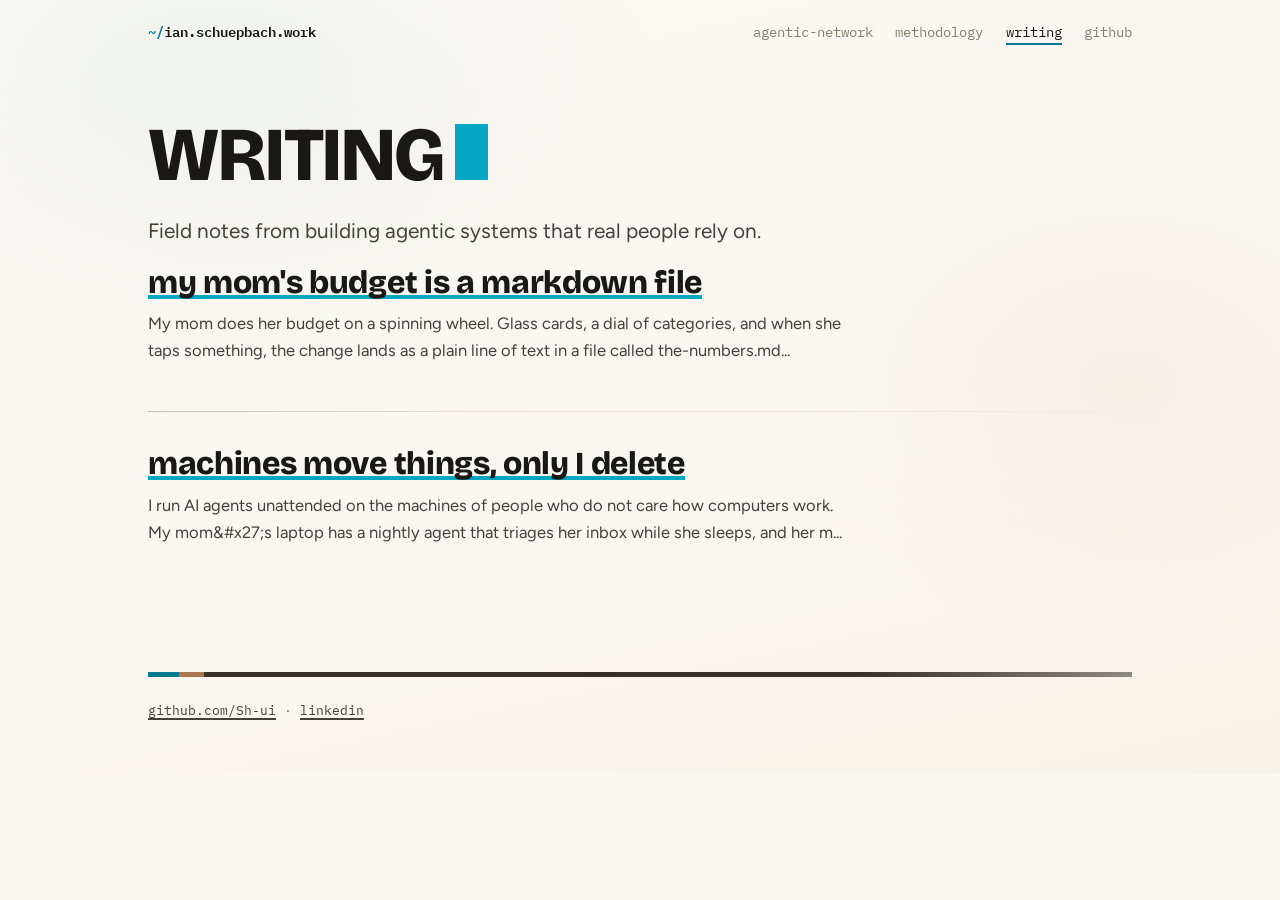
==== writing/index.html @ d8d5ef4c "the fusion cut: stamps, texture, writing, on-demand frontends Full redesign ship: warm terminal ledg" ====
<!doctype html>
<html lang="en">
<head>
  <meta charset="utf-8">
  <meta name="viewport" content="width=device-width, initial-scale=1">
  <title>Writing -- Ian Schuepbach</title>
  <meta name="theme-color" content="#faf7f2" media="(prefers-color-scheme: light)">
  <meta name="theme-color" content="#181410" media="(prefers-color-scheme: dark)">
  <link rel="icon" href="data:image/svg+xml,%3Csvg xmlns='http://www.w3.org/2000/svg' viewBox='0 0 16 16'%3E%3Crect width='16' height='16' fill='%2306798f'/%3E%3Ctext x='8' y='12' font-size='10' font-family='monospace' fill='white' text-anchor='middle'%3Ei%3C/text%3E%3C/svg%3E">
  <link rel="preconnect" href="https://fonts.googleapis.com">
  <link rel="preconnect" href="https://fonts.gstatic.com" crossorigin>
  <link href="https://fonts.googleapis.com/css2?family=Bricolage+Grotesque:opsz,wght@12..96,200..800&family=Figtree:ital,wght@0,300..900;1,300..900&family=IBM+Plex+Mono:wght@400;500;600;700&display=swap" rel="stylesheet">
  <link rel="stylesheet" href="../style.css">
</head>
<body>
<a class="skip" href="#main">skip to content</a>
<div class="wrap">
  <header class="topbar">
    <a class="home" href="../index.html">ian.schuepbach.work</a>
    <nav>
      <a href="../agentic-network.html">agentic-network</a>
      <a href="../methodology.html">methodology</a>
      <a href="../writing/index.html" aria-current="page">writing</a>
      <a href="https://github.com/Sh-ui">github</a>
    </nav>
  </header>
  <main id="main">
  <article>
    <header class="article-head">
      <h1>Writing<span class="caret" aria-hidden="true"></span></h1>
      <p class="lede">Field notes from building agentic systems that real people rely on.</p>
    </header>
    <div class="case">
      <h3><a href="markdown-in-ui-out.html">my mom&#x27;s budget is a markdown file</a></h3>
      <p>My mom does her budget on a spinning wheel. Glass cards, a dial of categories, and when she taps something, the change lands as a plain line of text in a file called the-numbers.md...</p>
    </div>
    <div class="case">
      <h3><a href="guardrails.html">machines move things, only I delete</a></h3>
      <p>I run AI agents unattended on the machines of people who do not care how computers work. My mom&amp;#x27;s laptop has a nightly agent that triages her inbox while she sleeps, and her m...</p>
    </div>
  </article>
  </main>
  <footer class="site-foot">
    <p class="foot"><a href="https://github.com/Sh-ui">github.com/Sh-ui</a> &middot; <a href="https://linkedin.com/in/ian-schuepbach">linkedin</a></p>
  </footer>
</div>
</body>
</html>
---- style.css ----
/* ==========================================================================
   ian.schuepbach.work -- WARM TERMINAL LEDGER, FUSION CUT
   plain html + css + ~40 lines of vanilla js. no framework, no build.
   you are reading the entire stack right now. that's the point.

   system: warm paper, enormous Bricolage Grotesque, thick two-tone rules,
   metrics as a checked monospace ledger. one calm teal leads; a teeny bit
   of coffee warms the ticks, numerals, and labels. sun-faded edges, a
   touch of liquid paper. grafted on: honest rubber stamps in the margins,
   a full-bleed band mid-scroll, and public work set as real cards.
   ========================================================================== */

/* ---------- tokens ---------- */

:root {
  /* warm ground */
  --paper:      #faf7f2;
  --ink:        #1a1816;
  --ink-soft:   #46403a;
  --ink-faint:  #877d70;
  --line:       #e6dfd3;
  --line-dots:  #c9beac;
  --rule:       #38312a;   /* bold rules: ink eased toward paper, still heavy */

  /* primary accent: the old hot cyan pulled ~15% toward ink -- calmer teal */
  --cyan:       #06798f;   /* large accents: metrics, rule caps, bars   */
  --cyan-text:  #0b6174;   /* body links: passes 4.5:1 on paper          */
  --cyan-hot:   #04a8c2;   /* pure punctuation: carets, selection tint   */
  --cyan-tint:  rgba(6, 121, 143, 0.06);

  /* secondary accent: a teeny bit of coffee */
  --coffee:      #ad774e;  /* ticks, alternate rules -- never long text  */
  --coffee-text: #8a5834;  /* alternate numerals, metric labels: 4.5:1+  */
  --coffee-tint: rgba(173, 119, 78, 0.07);

  /* two more desaturated voices, chips only -- never structure */
  --moss:       #5d6c39;   /* engine / library chips: dried-herb green   */
  --moss-tint:  rgba(109, 125, 71, 0.13);
  --plum:       #7d4a66;   /* CLI / tool chips: faded-ribbon plum        */
  --plum-tint:  rgba(151, 90, 124, 0.10);

  /* marker highlight for the one pulled quote */
  --marker:     rgba(4, 168, 194, 0.20);

  /* liquid paper: soft washes, pale pane edges, gentle shadows */
  --wash-teal:   rgba(6, 121, 143, 0.05);
  --wash-coffee: rgba(173, 119, 78, 0.06);
  --pane-edge:   rgba(255, 255, 255, 0.55);
  --shadow-soft: 0 1px 2px rgba(26, 24, 22, 0.05), 0 8px 22px rgba(26, 24, 22, 0.06);
  --shadow-lift: 0 2px 4px rgba(26, 24, 22, 0.05), 0 12px 28px rgba(26, 24, 22, 0.08);

  /* aged paper edges: 2-4% shifts, nothing louder */
  --age-hi:     #fdfaf5;
  --age-lo:     #f7f2e9;

  /* type */
  --display: "Bricolage Grotesque", "Figtree", -apple-system, "Segoe UI", Roboto, sans-serif;
  --sans:    "Figtree", -apple-system, BlinkMacSystemFont, "Segoe UI", Roboto, sans-serif;
  --mono:    "IBM Plex Mono", ui-monospace, "SF Mono", "Cascadia Mono", Menlo, Consolas, monospace;

  --wrap: 64rem;
  --measure: 44rem;
}

/* warm dark: embers, not slate -- same softening logic */
@media (prefers-color-scheme: dark) {
  :root {
    --paper:      #181410;
    --ink:        #ede6db;
    --ink-soft:   #c4b9ab;
    --ink-faint:  #8d8275;
    --line:       #322b24;
    --line-dots:  #4d443a;
    --rule:       #c2bcb2;

    --cyan:       #3bbace;
    --cyan-text:  #4bc4d7;
    --cyan-hot:   #66d2e2;
    --cyan-tint:  rgba(75, 196, 215, 0.08);

    --coffee:      #c99a74;
    --coffee-text: #c99a74;
    --coffee-tint: rgba(201, 154, 116, 0.08);

    --moss:       #b7c47e;
    --moss-tint:  rgba(183, 196, 126, 0.11);
    --plum:       #d19cba;
    --plum-tint:  rgba(209, 156, 186, 0.10);

    --marker:     rgba(102, 210, 226, 0.20);

    --wash-teal:   rgba(59, 186, 206, 0.05);
    --wash-coffee: rgba(201, 154, 116, 0.06);
    --pane-edge:   rgba(255, 255, 255, 0.04);
    --shadow-soft: 0 1px 2px rgba(0, 0, 0, 0.3), 0 8px 22px rgba(0, 0, 0, 0.25);
    --shadow-lift: 0 2px 4px rgba(0, 0, 0, 0.3), 0 12px 30px rgba(0, 0, 0, 0.32);

    --age-hi:     #1b1713;
    --age-lo:     #140f0b;
  }
}

/* ---------- ground ---------- */

* { box-sizing: border-box; }

html {
  scroll-behavior: smooth;
  -webkit-text-size-adjust: 100%;
}

body {
  margin: 0;
  background: var(--paper);
  /* aged paper (2-4% sun-fade, top-light to bottom-warm) + the liquid-paper
     washes, surface one of two: soft radials behind the hero */
  background-image:
    radial-gradient(42rem 26rem at 16% 4rem, var(--wash-teal), transparent 68%),
    radial-gradient(34rem 24rem at 88% 24rem, var(--wash-coffee), transparent 70%),
    linear-gradient(168deg, var(--age-hi) 0%, var(--paper) 30%, var(--paper) 62%, var(--age-lo) 100%);
  background-repeat: no-repeat, no-repeat, no-repeat;
  color: var(--ink);
  font-family: var(--sans);
  font-size: 1.0313rem;
  line-height: 1.62;
  -webkit-font-smoothing: antialiased;
  overflow-x: clip;
}

::selection {
  background: var(--cyan-hot);
  color: #10262b;
}

a {
  color: var(--cyan-text);
  text-decoration-thickness: 1.5px;
  text-underline-offset: 3px;
}
a:hover { text-decoration-thickness: 3px; }

:focus-visible {
  outline: 2px solid var(--cyan);
  outline-offset: 3px;
}

.wrap {
  max-width: var(--wrap);
  margin: 0 auto;
  padding: 0 1.25rem;
}

.skip {
  position: absolute;
  left: -100vw;
  font-family: var(--mono);
  font-size: 0.85rem;
}
.skip:focus {
  left: 1.25rem;
  top: 0.75rem;
  z-index: 10;
  background: var(--paper);
  padding: 0.4rem 0.7rem;
}

/* ---------- the caret: cyan block, always blinking ---------- */

.caret {
  display: inline-block;
  width: 0.44em;
  height: 0.74em;
  margin-left: 0.14em;
  background: var(--cyan-hot);
  animation: blink 1.1s steps(1, end) infinite;
}
@keyframes blink { 50% { opacity: 0; } }
@media (prefers-reduced-motion: reduce) {
  .caret { animation: none; }
}

/* ---------- topbar: mono prompt + nav ---------- */

.topbar {
  display: flex;
  flex-wrap: wrap;
  gap: 0.5rem 1.5rem;
  justify-content: space-between;
  align-items: baseline;
  padding: 1.25rem 0 0;
  font-family: var(--mono);
  font-size: 0.85rem;
}
.topbar a { text-decoration: none; }
.topbar .home {
  color: var(--ink);
  font-weight: 600;
}
.topbar .home::before {
  content: "~/";
  color: var(--cyan);
}
.topbar nav {
  display: flex;
  gap: 1.4rem;
}
.topbar nav a { color: var(--ink-faint); }
.topbar nav a:hover { color: var(--cyan-text); text-decoration: underline; }
.topbar nav a[aria-current="page"] {
  color: var(--ink);
  border-bottom: 2px solid var(--cyan);
}

/* ---------- hero: the fonts are huge on purpose ---------- */

.hero { padding: clamp(3rem, 8vw, 6.5rem) 0 clamp(2rem, 5vw, 3.5rem); }

.hero h1 {
  margin: 0;
  font-family: var(--display);
  font-weight: 800;
  font-size: clamp(2.9rem, 12.5vw, 8.25rem);
  line-height: 0.95;
  letter-spacing: -0.015em;
  text-transform: uppercase;
  text-wrap: balance;
}

.hero .tagline {
  margin: 1.5rem 0 0;
  max-width: 34em;
  font-size: clamp(1.2rem, 2.6vw, 1.6rem);
  font-weight: 600;
  letter-spacing: -0.015em;
  line-height: 1.35;
  color: var(--ink);
}

.hero .sub {
  margin: 0.75rem 0 0;
  max-width: 42em;
  font-size: clamp(1rem, 2vw, 1.15rem);
  color: var(--ink-soft);
}

.hero .meta {
  margin: 1.75rem 0 0;
  font-family: var(--mono);
  font-size: 0.85rem;
  font-weight: 500;
  letter-spacing: 0.02em;
  color: var(--ink-faint);
}
.hero .meta a { color: var(--ink-soft); }
.hero .meta a:hover { color: var(--cyan-text); }

/* credential seals: the site's chip language, wearing each badge's own hue.
   CSM rides Scrum Alliance's ember orange; the Yellow Belt is, well, yellow. */
.creds {
  display: flex;
  flex-wrap: wrap;
  gap: 0.6rem;
  margin: 1.1rem 0 0;
}
.cred {
  display: inline-flex;
  align-items: baseline;
  gap: 0.45rem;
  padding: 0.32rem 0.75rem 0.36rem;
  border: 1.5px solid var(--line);
  border-radius: 999px;
  background: linear-gradient(155deg, var(--age-hi), var(--paper) 62%);
  box-shadow: inset 0 1px 0 var(--pane-edge), var(--shadow-soft);
  font-size: 0.78rem;
  font-weight: 700;
  letter-spacing: 0.01em;
  color: var(--ink);
}
.cred small {
  font-family: var(--mono);
  font-size: 0.64rem;
  font-weight: 500;
  letter-spacing: 0.06em;
  text-transform: uppercase;
  color: var(--ink-faint);
}
.cred i {
  align-self: center;
  width: 0.62rem;
  height: 0.62rem;
  border-radius: 50%;
}
.cred-csm i { background: #e05a2b; box-shadow: 0 0 0 2.5px rgba(224, 90, 43, 0.22); }
.cred-lss i { background: #d9a800; box-shadow: 0 0 0 2.5px rgba(217, 168, 0, 0.25); }
.cred-csm { border-color: rgba(224, 90, 43, 0.35); }
.cred-lss { border-color: rgba(217, 168, 0, 0.4); }

/* ---------- sections: thick two-tone rule ABOVE a tiny 800 kicker ---------- */

.sec {
  position: relative;
  border-top: 5px solid var(--rule);
  /* aged rule: the right end fades like a sun-bleached edge */
  border-image: linear-gradient(90deg, var(--rule) 72%, color-mix(in srgb, var(--rule) 55%, var(--paper)) 100%) 1;
  margin: clamp(2.5rem, 6vw, 4.5rem) 0;
  padding-top: 1rem;
}
.sec::before {
  /* the cap on every rule: same ink, one warm inch */
  content: "";
  position: absolute;
  top: -5px;
  left: 0;
  width: 3.5rem;
  height: 5px;
  background: var(--cyan);
}
/* per-section personality, on rotation: teal cap, coffee cap, split cap */
main .sec:nth-of-type(3n + 2)::before { background: var(--coffee); }
main .sec:nth-of-type(3n)::before {
  background: linear-gradient(90deg, var(--cyan) 0 55%, var(--coffee) 55%);
}

.kicker {
  display: block;
  font-family: var(--sans);
  font-size: 0.72rem;
  font-weight: 800;
  text-transform: uppercase;
  letter-spacing: 0.17em;
  color: var(--ink);
}

@media (min-width: 60rem) {
  .sec {
    display: grid;
    grid-template-columns: 11rem minmax(0, 1fr);
    gap: 0 3.5rem;
  }
  .sec .kicker { padding-top: 0.35rem; }
}

.sec-body > :first-child { margin-top: 0.35rem; }
.sec-body p { color: var(--ink-soft); }
.sec-body p strong,
article p strong,
article li strong { color: var(--ink); font-weight: 700; }

/* ---------- case studies: numbered, flat, divided by hairlines ---------- */

.case {
  position: relative;
  padding: 1.85rem 0;
  border-top: 1px solid var(--line);
  /* aged hairline: darker at the spine, faded at the edge */
  border-image: linear-gradient(90deg, var(--line-dots), var(--line) 30%, color-mix(in srgb, var(--line) 40%, var(--paper)) 100%) 1;
}
.case:first-of-type { border-top: none; border-image: none; padding-top: 0.35rem; }

.case-ix {
  font-family: var(--mono);
  font-size: 0.8rem;
  font-weight: 600;
  color: var(--cyan);
  letter-spacing: 0.08em;
}
/* alternate numerals take the coffee */
.case:nth-of-type(even) .case-ix { color: var(--coffee-text); }

.case h3 {
  margin: 0.3rem 0 0.6rem;
  font-family: var(--display);
  font-weight: 800;
  font-size: clamp(1.45rem, 3vw, 2rem);
  letter-spacing: -0.01em;
  line-height: 1.12;
}
.case h3 a {
  color: inherit;
  text-decoration: none;
  background-image: linear-gradient(var(--cyan-hot), var(--cyan-hot));
  background-repeat: no-repeat;
  background-position: 0 92%;
  background-size: 100% 0.14em;
}
.case h3 a:hover { background-size: 100% 0.5em; }

.case > p { margin: 0.25rem 0 1.1rem; max-width: var(--measure); }

p.links {
  margin: 1rem 0 0;
  font-family: var(--mono);
  font-size: 0.88rem;
}
p.links a { margin-right: 1.5rem; }

/* ---------- stamps: inked in the margin, honest words only ----------
   the look is a rubber stamp; the words are status, not applause.
   teal = live / shipped, coffee = daily / production. */

.stamp {
  position: absolute;
  z-index: 1;
  margin: 0;
  padding: 0.38rem 0.65rem 0.42rem;
  border: 2.5px solid var(--cyan);
  border-radius: 3px;
  background: color-mix(in srgb, var(--paper) 80%, transparent);
  color: var(--cyan-text);
  font-size: 0.7rem;
  font-weight: 800;
  text-transform: uppercase;
  letter-spacing: 0.14em;
  line-height: 1.25;
  text-align: center;
  opacity: 0;
  transform: rotate(7deg) scale(1.12);
  pointer-events: none;
  transition: opacity 160ms ease, transform 160ms ease;
}
.stamp small {
  display: block;
  font-size: 0.56rem;
  font-weight: 700;
  letter-spacing: 0.12em;
  color: var(--ink-faint);
}
.stamp-coffee {
  border-color: var(--coffee);
  color: var(--coffee-text);
}

.case .stamp { top: 1.9rem; right: 0; }
.case:hover .stamp,
.case:focus-within .stamp {
  opacity: 1;
  transform: rotate(-5deg) scale(1);
}
/* every stamp lands at its own angle */
.case:nth-of-type(even):hover .stamp,
.case:nth-of-type(even):focus-within .stamp {
  transform: rotate(4deg) scale(1);
}

@media (hover: none) {
  .stamp { opacity: 1; transform: rotate(-4deg) scale(1); }
}
@media (max-width: 40rem) {
  .case .stamp {
    position: static;
    display: inline-block;
    margin: 0.15rem 0 0.4rem;
    opacity: 1;
    transform: rotate(-3deg);
  }
}

/* ---------- the stats ledger: label ... leader ... cyan value ---------- */

.stats {
  margin: 1.25rem 0 0;
  padding: 1rem 1.25rem;
  max-width: var(--measure);
  list-style: none;
  border: 1px solid var(--line);
  border-radius: 6px;
  /* liquid paper, surface two of two: pane light, a coffee wash, aged corner */
  background:
    radial-gradient(24rem 10rem at 8% 0%, var(--wash-coffee), transparent 70%),
    linear-gradient(150deg, var(--age-hi), var(--paper) 55%);
  box-shadow: inset 0 1px 0 var(--pane-edge), var(--shadow-soft);
  transition: transform 160ms ease, box-shadow 160ms ease;
  font-family: var(--mono);
}
.stats:hover {
  transform: translateY(-2px);
  box-shadow: inset 0 1px 0 var(--pane-edge), var(--shadow-lift);
}
@media (prefers-reduced-motion: reduce) {
  .stats { transition: none; }
  .stats:hover { transform: none; }
  .stamp, .cards .card, .cards .go { transition: none; }
  .cards .card:hover, .cards .card.sel { transform: none; }
}

.stats li {
  position: relative;
  display: flex;
  align-items: baseline;
  gap: 0.6rem;
  padding: 0.32rem 0 0.32rem 1.55rem;
}

/* acceptance-criteria energy -- only where a line IS a criterion.
   the check IS Tabler Icons' square-check (MIT), inlined as a mask:
   professionally drawn box + check in one glyph, crisp at any size. */
.stats li::before {
  content: "";
  position: absolute;
  left: 0;
  top: 0.34rem;
  width: 1rem;
  height: 1rem;
  background: var(--cyan);
  -webkit-mask: url("data:image/svg+xml,%3Csvg xmlns='http://www.w3.org/2000/svg' viewBox='0 0 24 24' fill='none' stroke='black' stroke-width='2' stroke-linecap='round' stroke-linejoin='round'%3E%3Cpath d='M3 3m0 2a2 2 0 0 1 2 -2h14a2 2 0 0 1 2 2v14a2 2 0 0 1 -2 2h-14a2 2 0 0 1 -2 -2z'/%3E%3Cpath d='M9 12l2 2l4 -4'/%3E%3C/svg%3E") no-repeat center / contain;
  mask: url("data:image/svg+xml,%3Csvg xmlns='http://www.w3.org/2000/svg' viewBox='0 0 24 24' fill='none' stroke='black' stroke-width='2' stroke-linecap='round' stroke-linejoin='round'%3E%3Cpath d='M3 3m0 2a2 2 0 0 1 2 -2h14a2 2 0 0 1 2 2v14a2 2 0 0 1 -2 2h-14a2 2 0 0 1 -2 -2z'/%3E%3Cpath d='M9 12l2 2l4 -4'/%3E%3C/svg%3E") no-repeat center / contain;
}
.stats li::after { content: none; }
.stats-plain li { padding-left: 0; }
.stats-plain li::before,
.stats-plain li::after { content: none; }

.stats .k {
  font-size: 0.82rem;
  font-weight: 500;
  color: var(--coffee-text); /* metric labels: warm ledger ink */
}

.stats .leader {
  flex: 1;
  min-width: 1.5rem;
  align-self: flex-end;
  margin-bottom: 0.42em;
  border-bottom: 2px dotted var(--line-dots);
}

.stats .v {
  font-size: 0.95rem;
  font-weight: 700;
  color: var(--cyan);
  text-align: right;
  white-space: nowrap;
  font-variant-numeric: tabular-nums;
}

/* ---------- the band: one full-bleed breath between the ledgers ---------- */

.band {
  position: relative;
  margin: clamp(3rem, 7vw, 5rem) 0;
  padding: clamp(2.25rem, 5.5vw, 3.75rem) 0;
}
.band::before {
  /* the wash runs edge to edge; the text column holds its grid */
  content: "";
  position: absolute;
  inset: 0 auto 0 50%;
  width: 100vw;
  transform: translateX(-50%);
  background:
    radial-gradient(40rem 16rem at 82% 100%, var(--wash-coffee), transparent 70%),
    linear-gradient(150deg, var(--wash-teal), var(--cyan-tint) 55%, transparent);
  border-top: 1px solid var(--line);
  border-bottom: 1px solid var(--line);
  pointer-events: none;
}
.band::after {
  /* the coffee cap: the band keeps its place in the page's rotation */
  content: "";
  position: absolute;
  top: 0;
  left: 0;
  width: 3.5rem;
  height: 5px;
  background: var(--coffee);
}
.band .kicker,
.band-quote,
.band .links { position: relative; }

.band-quote {
  margin: 1.1rem 0 0;
  max-width: 27em;
  font-family: var(--display);
  font-weight: 700;
  font-size: clamp(1.35rem, 3.2vw, 2.15rem);
  line-height: 1.32;
  letter-spacing: -0.01em;
  color: var(--ink);
}
.mk {
  font-style: normal;
  box-shadow: inset 0 -0.48em var(--marker);
}
.band .links { margin-top: 1.5rem; }
.band-sub {
  position: relative;
  margin: 1rem 0 0;
  max-width: 32em;
  color: var(--ink-soft);
}
.band-grid { position: relative; }
@media (min-width: 60rem) {
  .band-grid {
    display: grid;
    grid-template-columns: minmax(0, 1fr) 15rem;
    gap: 2.5rem;
    align-items: center;
  }
}

/* ---------- md2ui: markdown in, UI out -- the loose demo ---------- */

.md2ui {
  display: flex;
  align-items: center;
  gap: 0.9rem;
  margin-top: 1.75rem;
  font-family: var(--mono);
}
@media (min-width: 60rem) { .md2ui { margin-top: 0; } }

.md2ui .md {
  display: grid;
  gap: 0.42rem;
  width: 5.4rem;
}
.md2ui .md span {
  height: 0.32rem;
  border-radius: 2px;
  background: var(--line-dots);
  animation: mdpulse 3.6s ease-in-out infinite;
}
.md2ui .md span.s { width: 68%; }
.md2ui .md span:nth-child(2) { animation-delay: 0.3s; }
.md2ui .md span:nth-child(3) { animation-delay: 0.6s; }
.md2ui .md span:nth-child(4) { animation-delay: 0.9s; }
.md2ui .md span:nth-child(5) { animation-delay: 1.2s; }
.md2ui .md span:nth-child(6) { animation-delay: 1.5s; }
@keyframes mdpulse {
  0%, 100% { background: var(--line-dots); }
  18% { background: var(--cyan); }
  36% { background: var(--line-dots); }
}

.md2ui-arrow {
  font-weight: 700;
  color: var(--ink-faint);
}

.md2ui .bento {
  display: grid;
  grid-template-columns: 1.6fr 1fr;
  grid-template-rows: 1fr 1.4fr;
  gap: 0.42rem;
  width: 6.6rem;
  height: 4.6rem;
}
.md2ui .bento i {
  border: 1.5px solid var(--line-dots);
  border-radius: 4px;
  background: var(--paper);
  animation: bentoglow 3.6s ease-in-out infinite;
}
.md2ui .bento .b1 { animation-delay: 0.9s; }
.md2ui .bento .b2 { grid-row: span 2; animation-delay: 1.4s; }
.md2ui .bento .b3 { animation-delay: 1.9s; }
@keyframes bentoglow {
  0%, 100% { border-color: var(--line-dots); background: var(--paper); }
  22% { border-color: var(--cyan); background: var(--cyan-tint); }
  44% { border-color: var(--line-dots); background: var(--paper); }
}
@media (prefers-reduced-motion: reduce) {
  .md2ui .md span, .md2ui .bento i { animation: none; }
  .md2ui .bento i { border-color: var(--cyan); background: var(--cyan-tint); }
}

/* ---------- scroll reveal: sections arrive, checks draw in ---------- */

.js .sec, .js .band { opacity: 0; transform: translateY(0.8rem);
  transition: opacity 500ms ease, transform 500ms ease; }
.js .sec.in-view, .js .band.in-view { opacity: 1; transform: none; }
.js .stats li::before { transform: scale(0); transform-origin: center;
  transition: transform 260ms ease; }
.js .in-view .stats li::before { transform: scale(1); }
.js .in-view .stats li:nth-child(2)::before { transition-delay: 140ms; }
.js .in-view .stats li:nth-child(3)::before { transition-delay: 280ms; }
@media (prefers-reduced-motion: reduce) {
  .js .sec, .js .band { opacity: 1; transform: none; transition: none; }
  .js .stats li::before { transform: scale(1); transition: none; }
}

/* ---------- public work: cards you can feel are links ---------- */

.cards {
  margin: 0.9rem 0 0;
  padding: 0;
  list-style: none;
  display: grid;
  grid-template-columns: repeat(auto-fill, minmax(13.5rem, 1fr));
  gap: 0.95rem;
}

.cards .card {
  position: relative;
  display: flex;
  flex-direction: column;
  gap: 0.28rem;
  height: 100%;
  padding: 0.95rem 1.05rem 0.85rem;
  border: 1px solid var(--line);
  border-radius: 6px;
  background: linear-gradient(155deg, var(--age-hi), var(--paper) 62%);
  box-shadow: inset 0 1px 0 var(--pane-edge), var(--shadow-soft);
  color: inherit;
  text-decoration: none;
  transition: transform 140ms ease, box-shadow 140ms ease,
              border-color 140ms ease;
}
.cards .card:hover,
.cards .card.sel,
.cards .card:focus-visible {
  transform: translateY(-3px);
  border-color: var(--cyan);
  box-shadow: inset 0 1px 0 var(--pane-edge), var(--shadow-lift);
}

.card-top {
  display: flex;
  align-items: center;
  gap: 0.6rem;
  margin-bottom: 0.35rem;
}
.cards .ix {
  font-family: var(--mono);
  font-size: 0.72rem;
  font-weight: 600;
  letter-spacing: 0.08em;
  color: var(--ink-faint);
}

/* the type-chips: four quiet hues, one per kind of thing */
.chip {
  margin-left: auto;
  padding: 0.14rem 0.5rem 0.16rem;
  border-radius: 999px;
  font-size: 0.62rem;
  font-weight: 800;
  text-transform: uppercase;
  letter-spacing: 0.12em;
}
.chip-plugin,
.chip-agents { color: var(--cyan-text);   background: var(--cyan-tint); }
.chip-tui    { color: var(--coffee-text); background: var(--coffee-tint); }
.chip-engine,
.chip-lib    { color: var(--moss);        background: var(--moss-tint); }
.chip-cli    { color: var(--plum);        background: var(--plum-tint); }

.cards .name {
  font-family: var(--display);
  font-weight: 800;
  font-size: 1.14rem;
  letter-spacing: -0.01em;
  line-height: 1.15;
  color: var(--ink);
}
.cards .card:hover .name,
.cards .card.sel .name { color: var(--cyan-text); }

.cards .desc {
  max-width: 15em;
  font-size: 0.85rem;
  line-height: 1.45;
  color: var(--ink-soft);
}

.cards .go {
  margin-top: auto;
  padding-top: 0.55rem;
  align-self: flex-end;
  font-family: var(--mono);
  font-weight: 700;
  color: var(--ink-faint);
  transition: transform 140ms ease, color 140ms ease;
}
.cards .card:hover .go,
.cards .card.sel .go { color: var(--cyan); transform: translateX(0.3rem); }

/* card stamps: exactly two survive -- first card and last, a wink each */
.cards .stamp {
  top: auto;
  bottom: 2.4rem;
  right: 0.7rem;
  padding: 0.3rem 0.5rem 0.34rem;
  font-size: 0.6rem;
  transform: rotate(8deg) scale(1.15);
}
.cards .card:hover .stamp,
.cards .card.sel .stamp,
.cards .card:focus-visible .stamp {
  opacity: 1;
  transform: rotate(-6deg) scale(1);
}
@media (hover: none) {
  .cards .stamp { opacity: 1; transform: rotate(-5deg) scale(1); }
}

/* card freshness: a few cards carry a real screenshot, and each card's
   ground takes a whisper of its chip's hue -- same system, varied voice */
.card-shot { padding-top: 0.75rem; }
.shot {
  width: calc(100% + 0.6rem);
  margin: 0 -0.3rem 0.45rem;
  border-radius: 5px;
  border: 1px solid var(--line);
  display: block;
  height: auto;
}
.cards .card:has(.chip-plugin), .cards .card:has(.chip-agents) {
  background: linear-gradient(155deg, var(--age-hi), var(--paper) 55%),
              linear-gradient(0deg, var(--cyan-tint), var(--cyan-tint));
  background-blend-mode: normal, multiply;
}
.cards .card:has(.chip-tui) {
  background: linear-gradient(155deg, var(--age-hi), var(--paper) 55%),
              linear-gradient(0deg, var(--coffee-tint), var(--coffee-tint));
  background-blend-mode: normal, multiply;
}
.cards .card:has(.chip-engine), .cards .card:has(.chip-lib) {
  background: linear-gradient(155deg, var(--age-hi), var(--paper) 55%),
              linear-gradient(0deg, var(--moss-tint), var(--moss-tint));
  background-blend-mode: normal, multiply;
}
.cards .card:has(.chip-cli) {
  background: linear-gradient(155deg, var(--age-hi), var(--paper) 55%),
              linear-gradient(0deg, var(--plum-tint), var(--plum-tint));
  background-blend-mode: normal, multiply;
}

/* food-of-the-week case wears a splash of its own product's golden theme */
.case-fotw .stats {
  background:
    radial-gradient(26rem 11rem at 10% 0%, rgba(243, 202, 64, 0.14), transparent 70%),
    linear-gradient(150deg, var(--age-hi), var(--paper) 55%);
}
.case-fotw .stats li::before { background: #b8952a; }

.ledger-hint {
  margin: 0.7rem 0 0;
  font-family: var(--mono);
  font-size: 0.78rem;
  color: var(--ink-faint);
}
.ledger-hint kbd {
  font-family: inherit;
  font-weight: 600;
  color: var(--cyan-text);
}
@media (hover: none) and (pointer: coarse) {
  .ledger-hint { display: none; } /* no keyboard, no hint */
}

/* ---------- the through-line ---------- */

.bigline {
  margin: 0.5rem 0 0;
  font-family: var(--display);
  font-weight: 800;
  font-size: clamp(1.9rem, 5.2vw, 3.6rem);
  letter-spacing: -0.015em;
  line-height: 1.02;
}
.bigline .enddot {
  display: inline-block;
  width: 0.24em;
  height: 0.24em;
  margin-left: 0.14em;
  border-radius: 50%;
  background: var(--cyan-hot);
}

/* ---------- article texture kit: break the walls of text ----------
   squiggles, marker highlights, colored underlines, tiny block ornaments,
   and huge faint concept icons floating behind the margins. */

.sq-t { text-decoration: underline wavy var(--cyan); text-decoration-thickness: 2px; text-underline-offset: 4px; }
.sq-c { text-decoration: underline wavy var(--coffee); text-decoration-thickness: 2px; text-underline-offset: 4px; }
.hl-t { box-shadow: inset 0 -0.45em var(--marker); }
.hl-c { box-shadow: inset 0 -0.45em rgba(173, 119, 78, 0.22); }
.uc-t { border-bottom: 3px solid var(--cyan); }
.uc-c { border-bottom: 3px solid var(--coffee); }

.orn {
  display: flex;
  gap: 0.45rem;
  margin: 2.2rem 0 0.4rem;
}
.orn i { width: 0.7rem; height: 0.7rem; border-radius: 2px; }
.orn i:nth-child(1) { background: var(--cyan); }
.orn i:nth-child(2) { background: var(--coffee); width: 1.4rem; }
.orn i:nth-child(3) { border: 2px solid var(--line-dots); }

article { position: relative; }
.bgicon {
  position: absolute;
  width: 13rem;
  height: 13rem;
  opacity: 0.05;
  pointer-events: none;
  background: var(--ink);
  z-index: -1;
}
.bgicon-t { background: var(--cyan); }
.bgicon-file { -webkit-mask: url("data:image/svg+xml,%3Csvg xmlns='http://www.w3.org/2000/svg' viewBox='0 0 24 24' fill='none' stroke='black' stroke-width='1.4' stroke-linecap='round' stroke-linejoin='round'%3E%3Cpath d='M14 3v4a1 1 0 0 0 1 1h4'/%3E%3Cpath d='M17 21h-10a2 2 0 0 1 -2 -2v-14a2 2 0 0 1 2 -2h7l5 5v11a2 2 0 0 1 -2 2z'/%3E%3Cpath d='M9 9h1'/%3E%3Cpath d='M9 13h6'/%3E%3Cpath d='M9 17h6'/%3E%3C/svg%3E") no-repeat center / contain; mask: url("data:image/svg+xml,%3Csvg xmlns='http://www.w3.org/2000/svg' viewBox='0 0 24 24' fill='none' stroke='black' stroke-width='1.4' stroke-linecap='round' stroke-linejoin='round'%3E%3Cpath d='M14 3v4a1 1 0 0 0 1 1h4'/%3E%3Cpath d='M17 21h-10a2 2 0 0 1 -2 -2v-14a2 2 0 0 1 2 -2h7l5 5v11a2 2 0 0 1 -2 2z'/%3E%3Cpath d='M9 9h1'/%3E%3Cpath d='M9 13h6'/%3E%3Cpath d='M9 17h6'/%3E%3C/svg%3E") no-repeat center / contain; }
.bgicon-grid { -webkit-mask: url("data:image/svg+xml,%3Csvg xmlns='http://www.w3.org/2000/svg' viewBox='0 0 24 24' fill='none' stroke='black' stroke-width='1.4' stroke-linecap='round' stroke-linejoin='round'%3E%3Cpath d='M4 4m0 1a1 1 0 0 1 1 -1h4a1 1 0 0 1 1 1v4a1 1 0 0 1 -1 1h-4a1 1 0 0 1 -1 -1z'/%3E%3Cpath d='M4 14m0 1a1 1 0 0 1 1 -1h4a1 1 0 0 1 1 1v4a1 1 0 0 1 -1 1h-4a1 1 0 0 1 -1 -1z'/%3E%3Cpath d='M14 4m0 1a1 1 0 0 1 1 -1h4a1 1 0 0 1 1 1v4a1 1 0 0 1 -1 1h-4a1 1 0 0 1 -1 -1z'/%3E%3Cpath d='M14 14m0 1a1 1 0 0 1 1 -1h4a1 1 0 0 1 1 1v4a1 1 0 0 1 -1 1h-4a1 1 0 0 1 -1 -1z'/%3E%3C/svg%3E") no-repeat center / contain; mask: url("data:image/svg+xml,%3Csvg xmlns='http://www.w3.org/2000/svg' viewBox='0 0 24 24' fill='none' stroke='black' stroke-width='1.4' stroke-linecap='round' stroke-linejoin='round'%3E%3Cpath d='M4 4m0 1a1 1 0 0 1 1 -1h4a1 1 0 0 1 1 1v4a1 1 0 0 1 -1 1h-4a1 1 0 0 1 -1 -1z'/%3E%3Cpath d='M4 14m0 1a1 1 0 0 1 1 -1h4a1 1 0 0 1 1 1v4a1 1 0 0 1 -1 1h-4a1 1 0 0 1 -1 -1z'/%3E%3Cpath d='M14 4m0 1a1 1 0 0 1 1 -1h4a1 1 0 0 1 1 1v4a1 1 0 0 1 -1 1h-4a1 1 0 0 1 -1 -1z'/%3E%3Cpath d='M14 14m0 1a1 1 0 0 1 1 -1h4a1 1 0 0 1 1 1v4a1 1 0 0 1 -1 1h-4a1 1 0 0 1 -1 -1z'/%3E%3C/svg%3E") no-repeat center / contain; }
.bgicon-shield { -webkit-mask: url("data:image/svg+xml,%3Csvg xmlns='http://www.w3.org/2000/svg' viewBox='0 0 24 24' fill='none' stroke='black' stroke-width='1.4' stroke-linecap='round' stroke-linejoin='round'%3E%3Cpath d='M12 3a12 12 0 0 0 8.5 3a12 12 0 0 1 -8.5 15a12 12 0 0 1 -8.5 -15a12 12 0 0 0 8.5 -3'/%3E%3C/svg%3E") no-repeat center / contain; mask: url("data:image/svg+xml,%3Csvg xmlns='http://www.w3.org/2000/svg' viewBox='0 0 24 24' fill='none' stroke='black' stroke-width='1.4' stroke-linecap='round' stroke-linejoin='round'%3E%3Cpath d='M12 3a12 12 0 0 0 8.5 3a12 12 0 0 1 -8.5 15a12 12 0 0 1 -8.5 -15a12 12 0 0 0 8.5 -3'/%3E%3C/svg%3E") no-repeat center / contain; }
.bgicon-trash { -webkit-mask: url("data:image/svg+xml,%3Csvg xmlns='http://www.w3.org/2000/svg' viewBox='0 0 24 24' fill='none' stroke='black' stroke-width='1.4' stroke-linecap='round' stroke-linejoin='round'%3E%3Cpath d='M4 7l16 0'/%3E%3Cpath d='M10 11l0 6'/%3E%3Cpath d='M14 11l0 6'/%3E%3Cpath d='M5 7l1 12a2 2 0 0 0 2 2h8a2 2 0 0 0 2 -2l1 -12'/%3E%3Cpath d='M9 7v-3a1 1 0 0 1 1 -1h4a1 1 0 0 1 1 1v3'/%3E%3C/svg%3E") no-repeat center / contain; mask: url("data:image/svg+xml,%3Csvg xmlns='http://www.w3.org/2000/svg' viewBox='0 0 24 24' fill='none' stroke='black' stroke-width='1.4' stroke-linecap='round' stroke-linejoin='round'%3E%3Cpath d='M4 7l16 0'/%3E%3Cpath d='M10 11l0 6'/%3E%3Cpath d='M14 11l0 6'/%3E%3Cpath d='M5 7l1 12a2 2 0 0 0 2 2h8a2 2 0 0 0 2 -2l1 -12'/%3E%3Cpath d='M9 7v-3a1 1 0 0 1 1 -1h4a1 1 0 0 1 1 1v3'/%3E%3C/svg%3E") no-repeat center / contain; }
.bigline-lead {
  margin: 0.5rem 0 1.4rem;
  max-width: var(--measure);
  font-size: clamp(1.02rem, 2vw, 1.18rem);
  line-height: 1.6;
  color: var(--ink-soft);
}

/* ---------- article pages ---------- */

article { margin: 0 0 3rem; }

.article-head { padding: clamp(2.25rem, 6vw, 4.5rem) 0 0.5rem; }

.article-head h1 {
  margin: 0;
  font-family: var(--display);
  font-weight: 800;
  font-size: clamp(2.1rem, 6.8vw, 4.75rem);
  line-height: 1.0;
  letter-spacing: -0.015em;
  text-transform: uppercase;
  text-wrap: balance;
  max-width: 16em;
}

.article-head .lede {
  margin: 1.4rem 0 0;
  max-width: var(--measure);
  font-size: clamp(1.1rem, 2.2vw, 1.3rem);
  line-height: 1.5;
  color: var(--ink-soft);
}

article .sec-body { max-width: var(--measure); }

article h2 {
  position: relative;
  margin: clamp(2.25rem, 5vw, 3.25rem) 0 0.85rem;
  padding-top: 0.85rem;
  border-top: 3px solid var(--rule);
  border-image: linear-gradient(90deg, var(--rule) 72%, color-mix(in srgb, var(--rule) 55%, var(--paper)) 100%) 1;
  font-family: var(--display);
  font-weight: 800;
  font-size: 1.1rem;
  letter-spacing: 0.05em;
  text-transform: uppercase;
  max-width: var(--measure);
}
article h2::before {
  content: "";
  position: absolute;
  top: -3px;
  left: 0;
  width: 2.25rem;
  height: 3px;
  background: var(--cyan);
}
article h2 .h2-ix {
  font-family: var(--mono);
  font-size: 0.8rem;
  font-weight: 600;
  color: var(--cyan);
  margin-right: 0.6rem;
  letter-spacing: 0.08em;
}
/* same rotation logic in articles: even heads take the coffee */
article h2:nth-of-type(even)::before { background: var(--coffee); }
article h2:nth-of-type(even) .h2-ix { color: var(--coffee-text); }

article p, article ul { max-width: var(--measure); color: var(--ink-soft); }
article ul { padding-left: 1.2rem; }
article li { margin: 0.5rem 0; }
article li::marker { color: var(--cyan); }

article em { color: var(--ink-soft); }

code {
  font-family: var(--mono);
  font-size: 0.88em;
  background: var(--cyan-tint);
  padding: 0.1em 0.35em;
}

blockquote {
  margin: 1.5rem 0;
  padding: 0.25rem 0 0.25rem 1.25rem;
  border-left: 4px solid var(--coffee); /* a warm rule here and there */
  color: var(--ink-soft);
  font-style: italic;
}

/* ---------- tables render as ledgers too ---------- */

.table-scroll { overflow-x: auto; max-width: var(--measure); }

table {
  width: 100%;
  min-width: 34rem;
  border-collapse: collapse;
  font-family: var(--mono);
  font-size: 0.85rem;
  margin: 1.1rem 0;
}
th, td {
  text-align: left;
  padding: 0.55rem 1rem 0.55rem 0;
  border-bottom: 1px solid var(--line);
  vertical-align: top;
}
th {
  font-family: var(--sans);
  font-size: 0.7rem;
  font-weight: 800;
  text-transform: uppercase;
  letter-spacing: 0.15em;
  color: var(--ink-faint);
  border-bottom: 3px solid var(--rule);
}
td:first-child { font-weight: 600; color: var(--ink); }

/* ---------- footer: one quiet line ---------- */

.site-foot {
  border-top: 5px solid var(--rule);
  border-image: linear-gradient(90deg, var(--rule) 72%, color-mix(in srgb, var(--rule) 55%, var(--paper)) 100%) 1;
  position: relative;
  margin-top: clamp(3rem, 7vw, 5rem);
  padding: 1.4rem 0 3.25rem;
}
.site-foot::before {
  /* the split cap closes the rotation */
  content: "";
  position: absolute;
  top: -5px;
  left: 0;
  width: 3.5rem;
  height: 5px;
  background: linear-gradient(90deg, var(--cyan) 0 55%, var(--coffee) 55%);
}

.foot {
  margin: 0;
  font-family: var(--mono);
  font-size: 0.82rem;
  color: var(--ink-faint);
  overflow-wrap: anywhere;
}
.foot a { color: var(--ink-soft); }
.foot a:hover { color: var(--cyan-text); }

/* ---------- small screens ---------- */

@media (max-width: 34rem) {
  .stats { padding: 0.85rem 1rem; }
  .stats .k { font-size: 0.78rem; }
  .stats .v { font-size: 0.88rem; white-space: normal; }
  .topbar nav { gap: 1rem; }
}
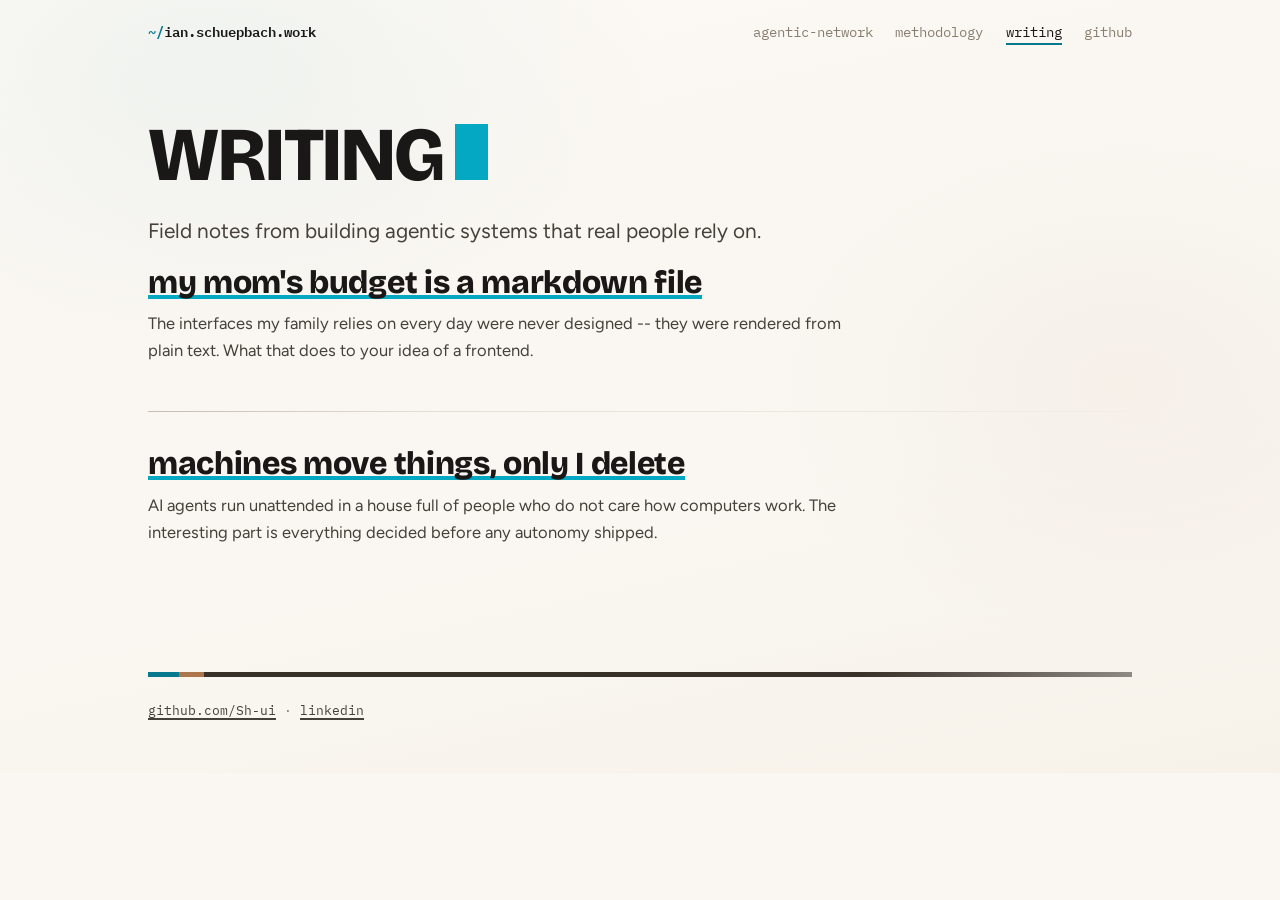
==== commit 1c227cd2: "writing index: hand-written teasers, entity fix Co-Authored-By: Claude Fable 5 <noreply@anthropic.co" ====
--- a/writing/index.html
+++ b/writing/index.html
@@ -32,11 +32,11 @@
     </header>
     <div class="case">
       <h3><a href="markdown-in-ui-out.html">my mom&#x27;s budget is a markdown file</a></h3>
-      <p>My mom does her budget on a spinning wheel. Glass cards, a dial of categories, and when she taps something, the change lands as a plain line of text in a file called the-numbers.md...</p>
+      <p>The interfaces my family relies on every day were never designed -- they were rendered from plain text. What that does to your idea of a frontend.</p>
     </div>
     <div class="case">
       <h3><a href="guardrails.html">machines move things, only I delete</a></h3>
-      <p>I run AI agents unattended on the machines of people who do not care how computers work. My mom&amp;#x27;s laptop has a nightly agent that triages her inbox while she sleeps, and her m...</p>
+      <p>AI agents run unattended in a house full of people who do not care how computers work. The interesting part is everything decided before any autonomy shipped.</p>
     </div>
   </article>
   </main>
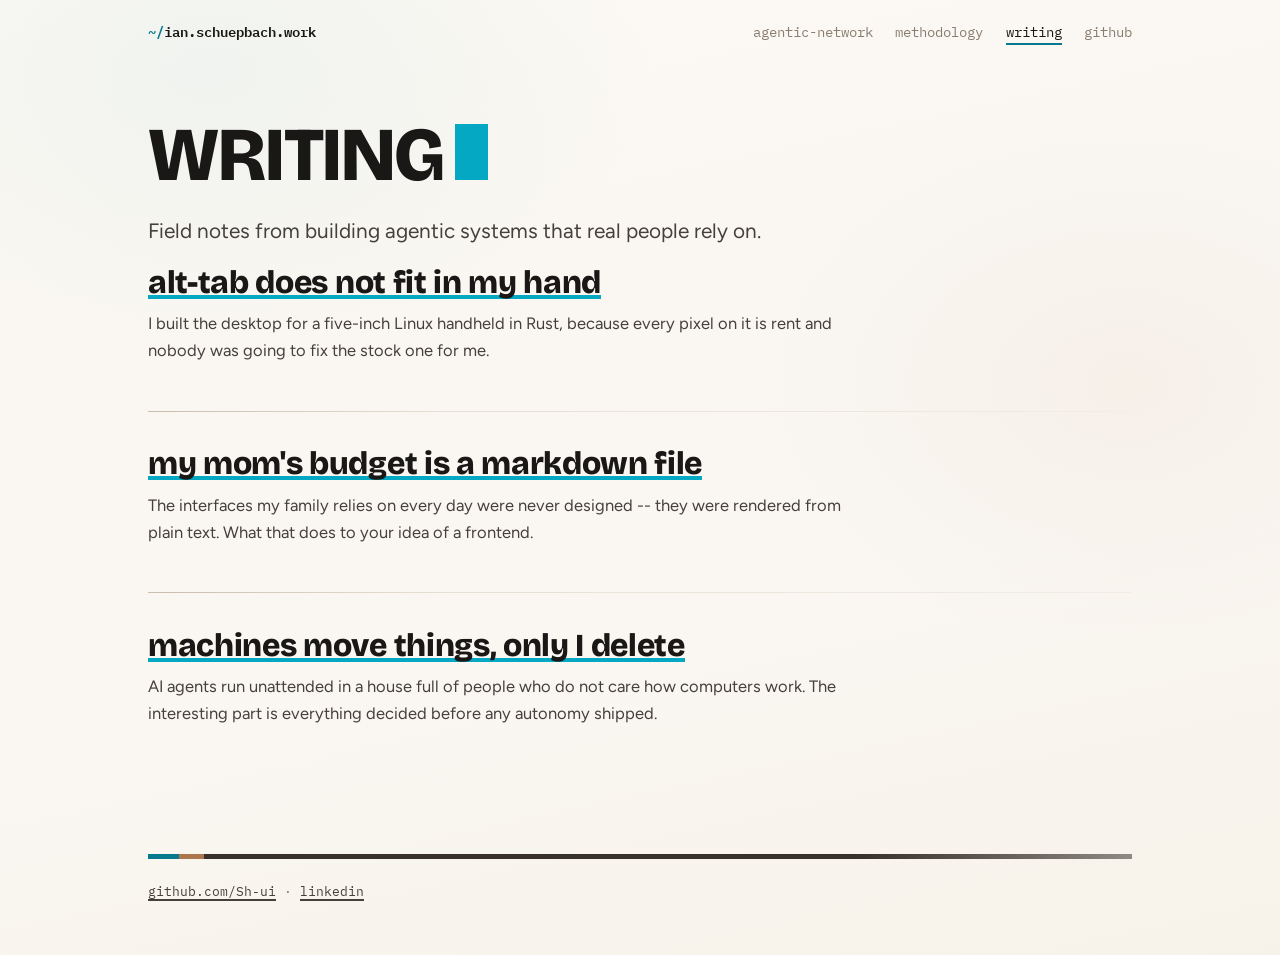
==== commit e83669c1: "writing: flit, alt-tab does not fit in my hand Co-Authored-By: Claude Fable 5.1 <noreply@anthropic.c" ====
--- a/writing/index.html
+++ b/writing/index.html
@@ -31,6 +31,10 @@
       <p class="lede">Field notes from building agentic systems that real people rely on.</p>
     </header>
     <div class="case">
+      <h3><a href="flit.html">alt-tab does not fit in my hand</a></h3>
+      <p>I built the desktop for a five-inch Linux handheld in Rust, because every pixel on it is rent and nobody was going to fix the stock one for me.</p>
+    </div>
+    <div class="case">
       <h3><a href="markdown-in-ui-out.html">my mom&#x27;s budget is a markdown file</a></h3>
       <p>The interfaces my family relies on every day were never designed -- they were rendered from plain text. What that does to your idea of a frontend.</p>
     </div>
